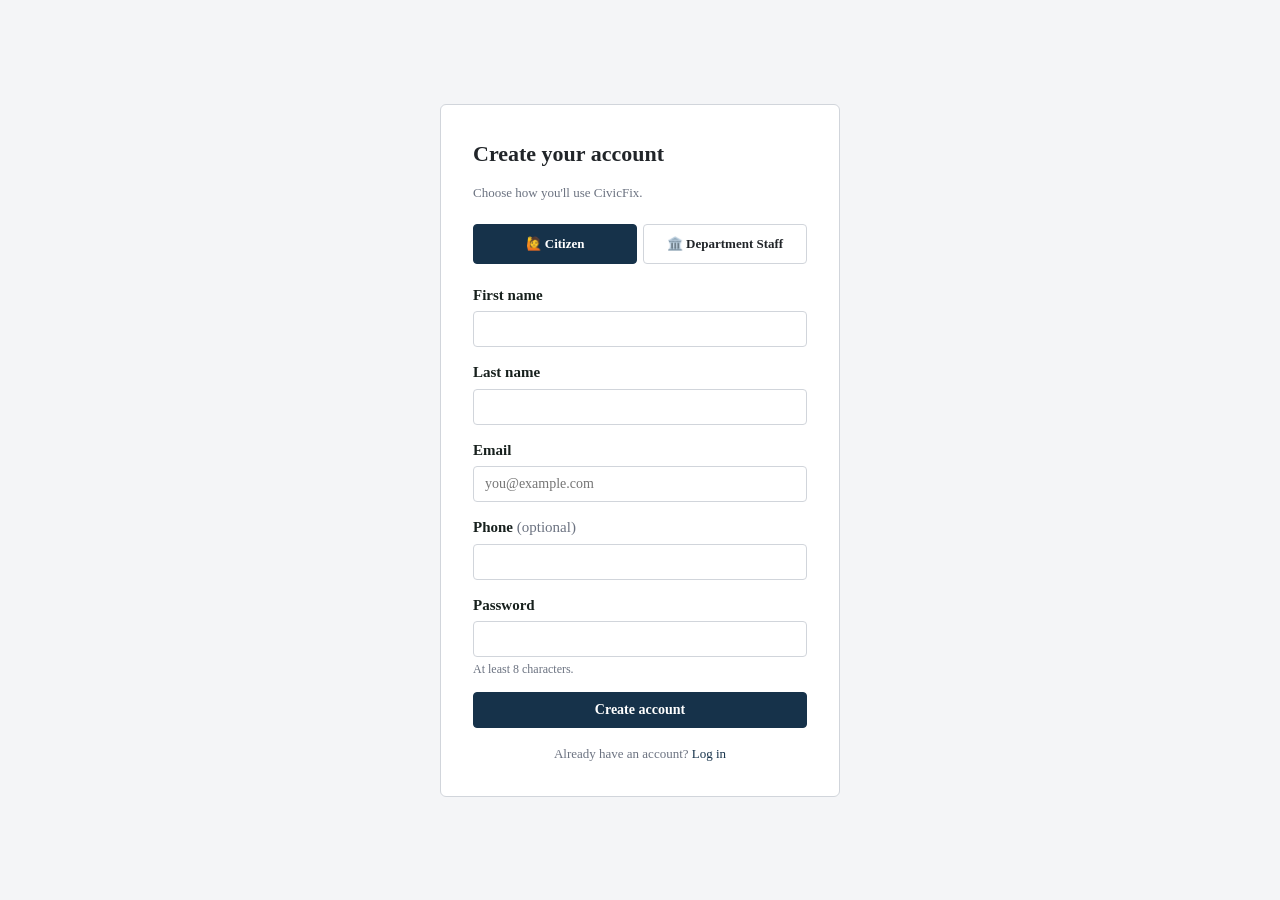
==== civicfix_project/frontend/register.html @ 0d017a5b "Completed backend part" ====
<!DOCTYPE html>
<html lang="en">

<head>
  <meta charset="UTF-8">
  <meta name="viewport" content="width=device-width, initial-scale=1.0">
  <title>CivicFix — Create account</title>
  <link rel="stylesheet" href="assets/css/style.css">
</head>

<body>
  <div class="auth-shell">
    <div class="auth-side">
      <div class="brand-mark">
        <svg width="26" height="26" viewBox="0 0 26 26" fill="none">
          <path d="M13 1L24 7V13C24 19.5 19.5 24 13 25C6.5 24 2 19.5 2 13V7L13 1Z" stroke="#fff" stroke-width="1.6" />
          <path d="M9 13.5L11.8 16.3L17.5 10" stroke="#E2932F" stroke-width="1.8" stroke-linecap="round"
            stroke-linejoin="round" />
        </svg>
        CivicFix
      </div>
      <div>
        <h1>Join CivicFix</h1>
        <p>Sign up as a citizen to report issues in your neighborhood, or as department staff to receive and resolve the
          complaints routed to you.</p>
      </div>
    </div>

    <div class="auth-main">
      <div class="auth-card">
        <h2>Create your account</h2>
        <p class="subtitle">Choose how you'll use CivicFix.</p>

        <div class="role-tabs">
          <div class="role-tab active" data-role="citizen">🙋 Citizen</div>
          <div class="role-tab" data-role="department">🏛️ Department Staff</div>
        </div>

        <form id="register-form">
          <div class="field">
            <label for="first_name">First name</label>
            <input type="text" id="first_name" required>
          </div>
          <div class="field">
            <label for="last_name">Last name</label>
            <input type="text" id="last_name">
          </div>
          <div class="field">
            <label for="email">Email</label>
            <input type="email" id="email" required placeholder="you@example.com">
          </div>
          <div class="field">
            <label for="phone">Phone <span style="font-weight:400; color:var(--text-muted);">(optional)</span></label>
            <input type="tel" id="phone">
          </div>

          <div class="field" id="department-field">
            <label for="department">Which department do you work for?</label>
            <select id="department" required>
              <option value="">Loading departments…</option>
            </select>
            <div class="hint">Don't see your department? Ask an admin to add it first.</div>
          </div>

          <div class="field">
            <label for="password">Password</label>
            <input type="password" id="password" required minlength="8">
            <div class="hint">At least 8 characters.</div>
          </div>
          <div id="form-error" class="error-text hidden"></div>
          <button type="submit" class="btn btn-primary btn-block" id="register-btn">Create account</button>
        </form>

        <div class="auth-foot">Already have an account? <a href="index.html">Log in</a></div>
      </div>
    </div>
  </div>

  <script src="assets/js/api.js"></script>
  <script>
    let selectedRole = "citizen";

    const deptField = document.getElementById("department-field");
    const deptSelect = document.getElementById("department");

    deptField.style.display = "none";

    document.querySelectorAll(".role-tab").forEach((tab) => {
      tab.addEventListener("click", () => {
        document.querySelectorAll(".role-tab").forEach((t) => t.classList.remove("active"));
        tab.classList.add("active");

        selectedRole = tab.dataset.role;

        if (selectedRole === "department") {
          deptField.style.display = "block";
          deptSelect.required = true;
        } else {
          deptField.style.display = "none";
          deptSelect.required = false;
        }
      });
    });

    loadDepartments();

    async function loadDepartments() {
      try {
        const data = await Api.listDepartments();
        const results = data.results || data;

        if (!results.length) {
          deptSelect.innerHTML =
            '<option value="">No departments available</option>';
          return;
        }

        deptSelect.innerHTML = results
          .map(
            (d) =>
              `<option value="${d.id}">${escapeHtmlLocal(d.name)}</option>`
          )
          .join("");
      } catch (e) {
        deptSelect.innerHTML =
          '<option value="">Unable to load departments</option>';
      }
    }

    function escapeHtmlLocal(text) {
      const div = document.createElement("div");
      div.textContent = text || "";
      return div.innerHTML;
    }

    document
      .getElementById("register-form")
      .addEventListener("submit", async function (e) {
        e.preventDefault();

        const btn = document.getElementById("register-btn");
        const err = document.getElementById("form-error");

        err.classList.add("hidden");

        btn.disabled = true;
        btn.innerText = "Creating account...";

        try {
          const payload = {
            first_name: document.getElementById("first_name").value.trim(),
            last_name: document.getElementById("last_name").value.trim(),
            email: document.getElementById("email").value.trim(),
            phone: document.getElementById("phone").value.trim(),
            password: document.getElementById("password").value,
            role: selectedRole,
          };

          if (selectedRole === "department") {
            payload.department = Number(deptSelect.value);
          }

          await Api.register(payload);

          alert("Registration Successful!\n\nPlease login using your email and password.");

          window.location.href = "index.html";

        } catch (error) {

          err.textContent = error.message || "Registration failed.";

          err.classList.remove("hidden");

        } finally {

          btn.disabled = false;

          btn.innerText = "Create account";
        }
      });
  </script>
---- civicfix_project/frontend/assets/css/style.css ----
* {
  box-sizing: border-box;
}

body {
  margin: 0;
  padding: 0;
  background: #f4f5f7;
  color: #212529;
  font-family: "Times New Roman", Times, serif;
  font-size: 20px;
  line-height: 1.5;
}

:root {
  --primary: #16324A;
  --primary-dark: #0E2233;
  --border: #d1d5db;
  --bg-light: #f9fafb;
  --text: #17201D;
  --text-muted: #6b7280;
  --success: #2C6E63;
  --danger: #B8433A;
  --warning: #E2932F;
}

h1,
h2,
h3,
h4,
button,
input,
select,
textarea,
.mono {
  font-family: "Times New Roman", Times, serif;
}

h1 {
  font-size: 26px;
  margin: 0 0 6px;
  font-weight: 700;
}

h2 {
  font-size: 20px;
  margin: 0 0 6px;
  font-weight: 700;
}

h3 {
  font-size: 14px;
  margin: 0 0 12px;
  color: #374151;
  text-transform: uppercase;
  letter-spacing: 0.5px;
  font-weight: 700;
}

a {
  color: var(--primary);
  text-decoration: none;
}

a:hover {
  text-decoration: underline;
}

.btn {
  display: inline-block;
  padding: 9px 18px;
  border: 1px solid transparent;
  border-radius: 4px;
  font-size: 14px;
  font-weight: 600;
  cursor: pointer;
  background: #fff;
  font-family: inherit;
}

.btn-primary {
  background: var(--primary);
  color: #fff;
  border-color: var(--primary);
}

.btn-primary:hover {
  background: var(--primary-dark);
}

.btn-ghost {
  border-color: var(--border);
  color: var(--text);
}

.btn-teal {
  background: var(--success);
  color: #fff;
}

.btn-danger {
  background: var(--danger);
  color: #fff;
}

.btn-block {
  display: block;
  width: 100%;
}

.btn:disabled {
  opacity: 0.5;
  cursor: not-allowed;
}

label {
  display: block;
  font-size: 13px;
  font-weight: 600;
  margin-bottom: 5px;
  color: var(--text);
}

.field {
  margin-bottom: 14px;
}

input[type="text"],
input[type="email"],
input[type="password"],
input[type="tel"],
input[type="number"],
select,
textarea {
  width: 100%;
  padding: 9px 11px;
  border: 1px solid var(--border);
  border-radius: 4px;
  background: #fff;
  font-size: 14px;
}

textarea {
  resize: vertical;
  min-height: 80px;
}

input:focus,
select:focus,
textarea:focus {
  outline: none;
  border-color: var(--primary);
}

.hint {
  font-size: 12px;
  color: var(--text-muted);
  margin-top: 3px;
}

.error-text {
  font-size: 13px;
  color: var(--danger);
  margin: 8px 0;
}

.hidden {
  display: none !important;
}

.file-drop {
  border: 1px dashed var(--border);
  border-radius: 4px;
  padding: 16px;
  text-align: center;
  color: var(--text-muted);
  cursor: pointer;
  background: #fff;
}

.file-drop.has-file {
  border-color: var(--primary);
  color: var(--primary);
}

.file-drop img {
  max-height: 120px;
  margin-top: 8px;
}

/* Auth pages - plain centered form, no navy side */
.auth-shell {
  min-height: 100vh;
  display: flex;
  align-items: center;
  justify-content: center;
  background: #f4f5f7;
  padding: 20px;
}

.auth-side {
  display: none !important;
}

.auth-main {
  width: 100%;
  display: flex;
  justify-content: center;
}

.auth-card {
  background: #fff;
  border: 1px solid var(--border);
  border-radius: 6px;
  padding: 32px;
  width: 100%;
  max-width: 400px;
}

.auth-card h2 {
  font-size: 22px;
  margin-bottom: 4px;
}

.auth-card .subtitle {
  color: var(--text-muted);
  font-size: 13px;
  margin-bottom: 22px;
}

.auth-foot {
  text-align: center;
  margin-top: 16px;
  font-size: 13px;
  color: var(--text-muted);
}

.brand-mark {
  display: flex;
  align-items: center;
  gap: 8px;
  font-weight: 700;
  font-size: 20px;
  margin-bottom: 16px;
}

.role-tabs {
  display: flex;
  gap: 6px;
  margin-bottom: 20px;
}

.role-tab {
  flex: 1;
  padding: 9px;
  border: 1px solid var(--border);
  border-radius: 4px;
  text-align: center;
  font-size: 13px;
  cursor: pointer;
  background: #fff;
  font-weight: 600;
}

.role-tab.active {
  background: var(--primary);
  color: #fff;
  border-color: var(--primary);
}

/* Dashboard layout */
.app-shell {
  display: grid;
  grid-template-columns: 220px 1fr;
  min-height: 100vh;
}

.sidebar {
  background: #1f2937;
  color: #fff;
  padding: 20px 12px;
  display: flex;
  flex-direction: column;
}

.sidebar .brand-mark {
  color: #fff;
  padding-bottom: 20px;
}

.sidebar a {
  color: #d1d5db;
  padding: 9px 12px;
  border-radius: 4px;
  font-size: 14px;
  display: block;
  margin-bottom: 2px;
}

.sidebar a:hover {
  background: #374151;
  color: #fff;
  text-decoration: none;
}

.sidebar a.active {
  background: var(--success);
  color: #fff;
}

.sidebar .spacer {
  flex: 1;
}

.sidebar .user-chip {
  border-top: 1px solid #374151;
  padding-top: 14px;
}

.sidebar .user-chip b {
  display: block;
  color: #fff;
  font-size: 14px;
  font-weight: 700;
}

.sidebar .logout-btn {
  background: none;
  border: none;
  color: #f87171;
  cursor: pointer;
  padding: 0;
  margin-top: 8px;
  font-size: 12px;
  font-family: inherit;
}

.main {
  padding: 28px 36px;
  max-width: 1100px;
}

.page-head {
  display: flex;
  justify-content: space-between;
  align-items: flex-start;
  margin-bottom: 22px;
  flex-wrap: wrap;
  gap: 12px;
}

.page-head p {
  color: var(--text-muted);
  margin: 4px 0 0;
}

.stat-grid {
  display: grid;
  grid-template-columns: repeat(auto-fit, minmax(150px, 1fr));
  gap: 12px;
  margin-bottom: 22px;
}

.stat-card {
  background: #fff;
  border: 1px solid var(--border);
  border-radius: 4px;
  padding: 16px;
}

.stat-card b {
  display: block;
  font-size: 24px;
  font-weight: 700;
  color: var(--text);
}

.stat-card span {
  font-size: 12px;
  color: var(--text-muted);
  text-transform: uppercase;
  letter-spacing: 0.4px;
}

.stat-card.emergency b {
  color: var(--danger);
}

.filter-row {
  display: flex;
  gap: 8px;
  margin-bottom: 14px;
  flex-wrap: wrap;
  align-items: center;
}

.filter-row select {
  width: auto;
}

.chip {
  padding: 6px 14px;
  border: 1px solid var(--border);
  border-radius: 3px;
  background: #fff;
  font-size: 13px;
  cursor: pointer;
  color: var(--text-muted);
  font-weight: 600;
}

.chip.active {
  background: var(--primary);
  color: #fff;
  border-color: var(--primary);
}

.complaint-list {
  display: flex;
  flex-direction: column;
  gap: 8px;
}

.complaint-card {
  background: #fff;
  border: 1px solid var(--border);
  border-left: 3px solid #9ca3af;
  border-radius: 4px;
  padding: 12px 16px;
  display: flex;
  justify-content: space-between;
  gap: 12px;
  cursor: pointer;
}

.complaint-card:hover {
  background: var(--bg-light);
}

.complaint-card.status-pending {
  border-left-color: var(--warning);
}

.complaint-card.status-in_progress {
  border-left-color: var(--primary);
}

.complaint-card.status-resolved {
  border-left-color: var(--success);
}

.complaint-card.is-emergency {
  border-left-color: var(--danger);
  background: #fef2f2;
}

.cc-main {
  min-width: 0;
}

.cc-title {
  font-weight: 700;
  font-size: 15px;
  margin-bottom: 3px;
}

.cc-meta {
  font-size: 12px;
  color: var(--text-muted);
}

.cc-right {
  display: flex;
  align-items: center;
  gap: 10px;
  flex-shrink: 0;
}

.pill {
  display: inline-block;
  padding: 3px 9px;
  border-radius: 3px;
  font-size: 11px;
  background: #e5e7eb;
  color: #374151;
  font-weight: 600;
  text-transform: uppercase;
  letter-spacing: 0.3px;
}

.pill.amber {
  background: #fef3c7;
  color: #92400e;
}

.pill.red {
  background: #fee2e2;
  color: #991b1b;
}

.badge-emergency {
  display: inline-block;
  background: var(--danger);
  color: #fff;
  padding: 3px 9px;
  border-radius: 3px;
  font-size: 11px;
  font-weight: 700;
}

.stamp {
  display: inline-block;
  padding: 4px 10px;
  border: 1px solid var(--warning);
  color: var(--warning);
  border-radius: 3px;
  font-size: 11px;
  font-weight: 700;
  text-transform: uppercase;
  background: #fff;
}

.stamp.status-pending {
  border-color: var(--warning);
  color: var(--warning);
}

.stamp.status-in_progress {
  border-color: var(--primary);
  color: var(--primary);
}

.stamp.status-resolved {
  border-color: var(--success);
  color: var(--success);
}

.stamp.small {
  padding: 3px 8px;
  font-size: 10px;
}

.panel {
  background: #fff;
  border: 1px solid var(--border);
  border-radius: 4px;
  padding: 20px;
  margin-bottom: 16px;
}

.detail-grid {
  display: grid;
  grid-template-columns: 2fr 1fr;
  gap: 16px;
  align-items: start;
}

@media (max-width: 900px) {
  .detail-grid {
    grid-template-columns: 1fr;
  }
}

.timeline {
  list-style: none;
  margin: 0;
  padding: 0;
}

.timeline li {
  border-left: 2px solid var(--border);
  padding: 0 0 14px 16px;
  margin-left: 4px;
  position: relative;
}

.timeline li:last-child {
  border-color: transparent;
}

.timeline li::before {
  content: "";
  position: absolute;
  left: -5px;
  top: 4px;
  width: 8px;
  height: 8px;
  border-radius: 50%;
  background: var(--primary);
}

.timeline .t-status {
  font-weight: 700;
  font-size: 13px;
}

.timeline .t-note {
  font-size: 13px;
  color: var(--text);
  margin-top: 2px;
}

.timeline .t-meta {
  font-size: 11px;
  color: var(--text-muted);
  margin-top: 2px;
}

#map-picker,
#map-view {
  height: 240px;
  border: 1px solid var(--border);
  border-radius: 4px;
}

.empty-state {
  text-align: center;
  padding: 40px 20px;
  color: var(--text-muted);
}

.empty-state .glyph {
  font-size: 28px;
  margin-bottom: 8px;
}

.toast {
  position: fixed;
  bottom: 20px;
  right: 20px;
  background: #1f2937;
  color: #fff;
  padding: 10px 16px;
  border-radius: 4px;
  font-size: 13px;
  z-index: 999;
}

.toast.error {
  background: var(--danger);
}

.toast.success {
  background: var(--success);
}

table.data-table {
  width: 100%;
  border-collapse: collapse;
  font-size: 13px;
}

table.data-table th {
  text-align: left;
  padding: 9px;
  border-bottom: 1px solid var(--border);
  font-size: 12px;
  color: var(--text-muted);
  font-weight: 700;
  text-transform: uppercase;
}

table.data-table td {
  padding: 9px;
  border-bottom: 1px solid #f3f4f6;
}

.link-btn {
  background: none;
  border: none;
  color: var(--primary);
  cursor: pointer;
  padding: 0;
  font-size: 13px;
  font-family: inherit;
}

/* Chatbot */
#cf-chat-launcher {
  position: fixed;
  bottom: 20px;
  right: 20px;
  width: 46px;
  height: 46px;
  border-radius: 50%;
  background: var(--primary);
  color: #fff;
  border: none;
  cursor: pointer;
  z-index: 998;
}

#cf-chat-panel {
  position: fixed;
  bottom: 74px;
  right: 20px;
  width: 300px;
  height: 380px;
  background: #fff;
  border: 1px solid var(--border);
  border-radius: 4px;
  display: flex;
  flex-direction: column;
  z-index: 998;
  overflow: hidden;
}

#cf-chat-header {
  background: var(--primary);
  color: #fff;
  padding: 10px 12px;
  font-size: 14px;
  font-weight: 700;
  display: flex;
  justify-content: space-between;
}

#cf-chat-close {
  background: none;
  border: none;
  color: #fff;
  cursor: pointer;
  font-size: 18px;
}

#cf-chat-messages {
  flex: 1;
  padding: 10px;
  overflow-y: auto;
  background: var(--bg-light);
}

.cf-chat-bubble {
  max-width: 80%;
  padding: 7px 11px;
  border-radius: 4px;
  font-size: 13px;
  margin-bottom: 6px;
}

.cf-chat-bubble.bot {
  background: #fff;
  border: 1px solid var(--border);
}

.cf-chat-bubble.user {
  background: var(--primary);
  color: #fff;
  margin-left: auto;
}

#cf-chat-form {
  display: flex;
  border-top: 1px solid var(--border);
}

#cf-chat-form input {
  flex: 1;
  border: none;
  padding: 9px 11px;
  font-size: 13px;
}

#cf-chat-form input:focus {
  border: none;
}

#cf-chat-form button {
  background: var(--primary);
  color: #fff;
  border: none;
  width: 40px;
  cursor: pointer;
}

/* --- final tweaks --- */
body,
input,
select,
textarea,
button {
  font-size: 16px;
}

.cc-title {
  font-size: 17px;
}

h1 {
  font-size: 28px;
}

h2 {
  font-size: 22px;
}

.stat-card b {
  font-size: 28px;
}

.timeline .t-note,
.timeline .t-status {
  font-size: 15px;
}

p,
label {
  font-size: 15px;
}
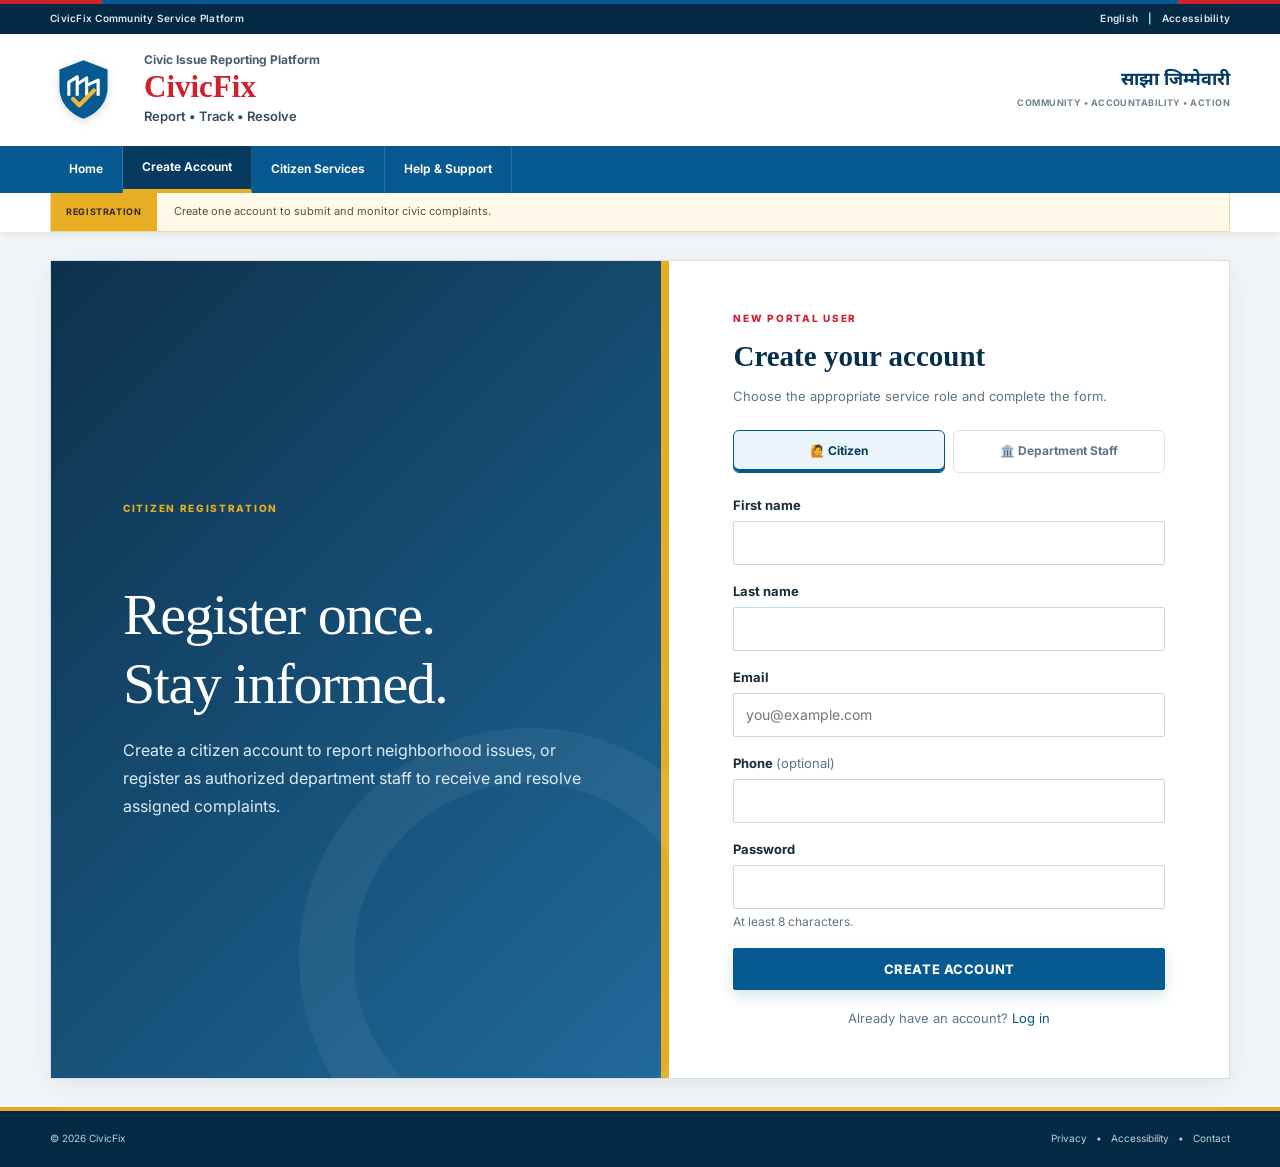
==== commit a4cbf5ac: "Redesign CivicFix frontend" ====
--- a/civicfix_project/frontend/register.html
+++ b/civicfix_project/frontend/register.html
@@ -9,27 +9,32 @@
 </head>
 
 <body>
+  <header class="public-auth-header">
+    <div class="public-utility"><span>CivicFix Community Service Platform</span><span>English &nbsp; | &nbsp; Accessibility</span></div>
+    <div class="public-masthead">
+      <div class="civic-logo" aria-hidden="true">
+        <svg viewBox="0 0 64 64"><path d="M32 4 55 13v17c0 14-9.6 24.8-23 30C18.6 54.8 9 44 9 30V13L32 4Z" fill="currentColor"/><path d="M18 38V25l8-5v18m0-11 9-6v17m0-10 11-5v15" fill="none" stroke="#fff" stroke-width="3" stroke-linejoin="round"/><path d="m22 41 6 6 14-14" fill="none" stroke="#f2b632" stroke-width="4" stroke-linecap="round" stroke-linejoin="round"/></svg>
+      </div>
+      <div><span>Civic Issue Reporting Platform</span><strong>CivicFix</strong><small>Report • Track • Resolve</small></div>
+      <p><b>साझा जिम्मेवारी</b><small>Community • Accountability • Action</small></p>
+    </div>
+    <div class="public-nav"><a href="index.html">Home</a><b>Create Account</b><span>Citizen Services</span><span>Help &amp; Support</span></div>
+    <div class="public-notice"><b>REGISTRATION</b><span>Create one account to submit and monitor civic complaints.</span></div>
+  </header>
   <div class="auth-shell">
     <div class="auth-side">
-      <div class="brand-mark">
-        <svg width="26" height="26" viewBox="0 0 26 26" fill="none">
-          <path d="M13 1L24 7V13C24 19.5 19.5 24 13 25C6.5 24 2 19.5 2 13V7L13 1Z" stroke="#fff" stroke-width="1.6" />
-          <path d="M9 13.5L11.8 16.3L17.5 10" stroke="#E2932F" stroke-width="1.8" stroke-linecap="round"
-            stroke-linejoin="round" />
-        </svg>
-        CivicFix
-      </div>
+      <div class="auth-kicker">CITIZEN REGISTRATION</div>
       <div>
-        <h1>Join CivicFix</h1>
-        <p>Sign up as a citizen to report issues in your neighborhood, or as department staff to receive and resolve the
-          complaints routed to you.</p>
+        <h1>Register once.<br>Stay informed.</h1>
+        <p>Create a citizen account to report neighborhood issues, or register as authorized department staff to receive and resolve assigned complaints.</p>
       </div>
     </div>
 
     <div class="auth-main">
       <div class="auth-card">
+        <span class="form-kicker">NEW PORTAL USER</span>
         <h2>Create your account</h2>
-        <p class="subtitle">Choose how you'll use CivicFix.</p>
+        <p class="subtitle">Choose the appropriate service role and complete the form.</p>
 
         <div class="role-tabs">
           <div class="role-tab active" data-role="citizen">🙋 Citizen</div>
@@ -75,6 +80,8 @@
       </div>
     </div>
   </div>
+
+  <footer class="public-auth-footer">© 2026 CivicFix <span>Privacy &nbsp; • &nbsp; Accessibility &nbsp; • &nbsp; Contact</span></footer>
 
   <script src="assets/js/api.js"></script>
   <script>
@@ -179,4 +186,4 @@
           btn.innerText = "Create account";
         }
       });
-  </script>+  </script>
--- a/civicfix_project/frontend/assets/css/style.css
+++ b/civicfix_project/frontend/assets/css/style.css
@@ -1,809 +1,702 @@
-* {
-  box-sizing: border-box;
-}
+@import url("https://fonts.googleapis.com/css2?family=Inter:wght@400;500;600;700;800&family=Noto+Sans+Devanagari:wght@500;700&display=swap");
+
+:root {
+  --primary: #075985;
+  --primary-dark: #063b5b;
+  --primary-deep: #062f4a;
+  --primary-soft: #e9f5fb;
+  --accent: #f2b632;
+  --accent-dark: #d79a10;
+  --border: #d6e1e8;
+  --bg-light: #f4f8fb;
+  --surface: #ffffff;
+  --text: #172b3a;
+  --text-muted: #607483;
+  --success: #16815d;
+  --danger: #c53b3b;
+  --warning: #d88918;
+  --shadow: 0 10px 28px rgba(6, 59, 91, 0.09);
+  --radius: 10px;
+}
+
+* { box-sizing: border-box; }
+
+html { scroll-behavior: smooth; }
 
 body {
   margin: 0;
-  padding: 0;
-  background: #f4f5f7;
-  color: #212529;
-  font-family: "Times New Roman", Times, serif;
-  font-size: 20px;
-  line-height: 1.5;
-}
-
-:root {
-  --primary: #16324A;
-  --primary-dark: #0E2233;
-  --border: #d1d5db;
-  --bg-light: #f9fafb;
-  --text: #17201D;
-  --text-muted: #6b7280;
-  --success: #2C6E63;
-  --danger: #B8433A;
-  --warning: #E2932F;
-}
-
-h1,
-h2,
-h3,
-h4,
-button,
-input,
-select,
-textarea,
-.mono {
-  font-family: "Times New Roman", Times, serif;
-}
+  background: var(--bg-light);
+  color: var(--text);
+  font-family: "Inter", Arial, sans-serif;
+  font-size: 15px;
+  line-height: 1.55;
+}
+
+body::before {
+  content: "";
+  position: fixed;
+  inset: 0 0 auto;
+  height: 3px;
+  background: linear-gradient(90deg, #d7252b 0 12%, var(--accent) 12% 88%, #d7252b 88%);
+  z-index: 1100;
+}
+
+h1, h2, h3, h4, p { margin-top: 0; }
 
 h1 {
-  font-size: 26px;
-  margin: 0 0 6px;
-  font-weight: 700;
-}
-
-h2 {
-  font-size: 20px;
-  margin: 0 0 6px;
-  font-weight: 700;
-}
+  margin-bottom: 5px;
+  color: var(--primary-deep);
+  font-size: clamp(25px, 3vw, 34px);
+  line-height: 1.18;
+  letter-spacing: -0.035em;
+}
+
+h2 { margin-bottom: 7px; font-size: 23px; }
 
 h3 {
-  font-size: 14px;
-  margin: 0 0 12px;
-  color: #374151;
+  margin: 0 0 17px;
+  color: var(--primary-dark);
+  font-size: 13px;
+  font-weight: 800;
+  letter-spacing: .09em;
   text-transform: uppercase;
-  letter-spacing: 0.5px;
-  font-weight: 700;
-}
-
-a {
-  color: var(--primary);
-  text-decoration: none;
-}
-
-a:hover {
-  text-decoration: underline;
-}
-
-.btn {
-  display: inline-block;
-  padding: 9px 18px;
-  border: 1px solid transparent;
-  border-radius: 4px;
-  font-size: 14px;
-  font-weight: 600;
-  cursor: pointer;
-  background: #fff;
-  font-family: inherit;
-}
-
-.btn-primary {
-  background: var(--primary);
-  color: #fff;
-  border-color: var(--primary);
-}
-
-.btn-primary:hover {
-  background: var(--primary-dark);
-}
-
-.btn-ghost {
-  border-color: var(--border);
-  color: var(--text);
-}
-
-.btn-teal {
-  background: var(--success);
-  color: #fff;
-}
-
-.btn-danger {
-  background: var(--danger);
-  color: #fff;
-}
-
-.btn-block {
-  display: block;
-  width: 100%;
-}
-
-.btn:disabled {
-  opacity: 0.5;
-  cursor: not-allowed;
-}
+}
+
+a { color: var(--primary); text-decoration: none; }
+a:hover { color: var(--primary-dark); text-decoration: underline; }
+
+button, input, select, textarea { font: inherit; }
 
 label {
   display: block;
+  margin-bottom: 6px;
+  color: var(--text);
   font-size: 13px;
-  font-weight: 600;
-  margin-bottom: 5px;
+  font-weight: 700;
+}
+
+.field { margin-bottom: 16px; }
+
+input[type="text"], input[type="email"], input[type="password"],
+input[type="tel"], input[type="number"], select, textarea {
+  width: 100%;
+  min-height: 44px;
+  padding: 10px 12px;
+  border: 1px solid #c9d7e0;
+  border-radius: 6px;
+  background: #fff;
   color: var(--text);
-}
-
-.field {
-  margin-bottom: 14px;
-}
-
-input[type="text"],
-input[type="email"],
-input[type="password"],
-input[type="tel"],
-input[type="number"],
-select,
-textarea {
-  width: 100%;
-  padding: 9px 11px;
-  border: 1px solid var(--border);
-  border-radius: 4px;
-  background: #fff;
   font-size: 14px;
-}
-
-textarea {
-  resize: vertical;
-  min-height: 80px;
-}
-
-input:focus,
-select:focus,
-textarea:focus {
+  transition: border-color .18s, box-shadow .18s;
+}
+
+textarea { min-height: 110px; resize: vertical; }
+
+input:focus, select:focus, textarea:focus {
   outline: none;
   border-color: var(--primary);
-}
-
-.hint {
-  font-size: 12px;
-  color: var(--text-muted);
-  margin-top: 3px;
-}
-
-.error-text {
+  box-shadow: 0 0 0 3px rgba(7, 89, 133, .12);
+}
+
+.hint { margin-top: 4px; color: var(--text-muted); font-size: 12px; }
+.error-text { margin: 9px 0; color: var(--danger); font-size: 13px; font-weight: 600; }
+.hidden { display: none !important; }
+.mono { font-variant-numeric: tabular-nums; }
+
+.btn {
+  display: inline-flex;
+  min-height: 42px;
+  align-items: center;
+  justify-content: center;
+  gap: 7px;
+  padding: 9px 17px;
+  border: 1px solid transparent;
+  border-radius: 6px;
+  background: #fff;
+  color: var(--text);
   font-size: 13px;
-  color: var(--danger);
-  margin: 8px 0;
-}
-
-.hidden {
-  display: none !important;
-}
-
-.file-drop {
-  border: 1px dashed var(--border);
-  border-radius: 4px;
-  padding: 16px;
-  text-align: center;
-  color: var(--text-muted);
+  font-weight: 750;
   cursor: pointer;
-  background: #fff;
-}
-
-.file-drop.has-file {
-  border-color: var(--primary);
-  color: var(--primary);
-}
-
-.file-drop img {
-  max-height: 120px;
-  margin-top: 8px;
-}
-
-/* Auth pages - plain centered form, no navy side */
+  transition: transform .15s, box-shadow .15s, background .15s;
+}
+
+.btn:hover { text-decoration: none; transform: translateY(-1px); }
+.btn-primary { border-color: var(--primary); background: var(--primary); color: #fff; box-shadow: 0 5px 14px rgba(7,89,133,.18); }
+.btn-primary:hover { background: var(--primary-dark); color: #fff; }
+.btn-ghost { border-color: #b8cad5; color: var(--primary-dark); }
+.btn-ghost:hover { background: var(--primary-soft); }
+.btn-teal { background: var(--success); color: #fff; }
+.btn-danger { background: var(--danger); color: #fff; }
+.btn-block { display: flex; width: 100%; }
+.btn:disabled { opacity: .55; cursor: not-allowed; transform: none; }
+
+/* Public-service login and registration */
 .auth-shell {
   min-height: 100vh;
+  display: grid;
+  grid-template-columns: minmax(360px, .9fr) minmax(450px, 1.1fr);
+  background: #fff;
+}
+
+.auth-side {
+  position: relative;
+  display: flex;
+  flex-direction: column;
+  justify-content: space-between;
+  overflow: hidden;
+  padding: clamp(42px, 6vw, 76px);
+  background:
+    radial-gradient(circle at 10% 15%, rgba(242,182,50,.18), transparent 24%),
+    linear-gradient(145deg, #052f4a, #075985 65%, #08769d);
+  color: #fff;
+}
+
+.auth-side::after {
+  content: "";
+  position: absolute;
+  right: -90px;
+  bottom: -110px;
+  width: 350px;
+  height: 350px;
+  border: 55px solid rgba(255,255,255,.05);
+  border-radius: 50%;
+}
+
+.auth-side > * { position: relative; z-index: 1; }
+.auth-side h1 { max-width: 540px; color: #fff; font-size: clamp(36px, 5vw, 58px); }
+.auth-side p { max-width: 580px; margin: 18px 0; color: #d8ecf6; font-size: 16px; }
+
+.brand-mark {
+  display: flex;
+  align-items: center;
+  gap: 12px;
+  font-size: 24px;
+  font-weight: 800;
+  letter-spacing: -.03em;
+}
+
+.brand-mark svg { flex: none; }
+
+.auth-stat-row { display: grid; grid-template-columns: repeat(3, 1fr); gap: 10px; margin-top: 35px; }
+.auth-stat { padding: 14px; border: 1px solid rgba(255,255,255,.16); border-radius: 8px; background: rgba(255,255,255,.08); backdrop-filter: blur(8px); }
+.auth-stat b { display: block; color: var(--accent); font-size: 23px; }
+.auth-stat span { color: #d8ecf6; font-size: 11px; }
+
+.auth-main {
+  position: relative;
   display: flex;
   align-items: center;
   justify-content: center;
-  background: #f4f5f7;
-  padding: 20px;
-}
-
-.auth-side {
-  display: none !important;
-}
-
-.auth-main {
+  padding: 50px 28px;
+  background:
+    linear-gradient(rgba(255,255,255,.88), rgba(255,255,255,.93)),
+    repeating-linear-gradient(45deg, #eaf3f8 0 1px, transparent 1px 14px);
+}
+
+.auth-main::before {
+  content: "CIVICFIX  •  नागरिक सेवा";
+  position: absolute;
+  top: 24px;
+  color: var(--primary-dark);
+  font-family: "Noto Sans Devanagari", "Inter", sans-serif;
+  font-size: 12px;
+  font-weight: 800;
+  letter-spacing: .08em;
+}
+
+.auth-card {
   width: 100%;
+  max-width: 470px;
+  padding: clamp(28px, 5vw, 42px);
+  border: 1px solid var(--border);
+  border-top: 5px solid var(--primary);
+  border-radius: var(--radius);
+  background: #fff;
+  box-shadow: var(--shadow);
+}
+
+.auth-card h2 { color: var(--primary-deep); font-size: 27px; }
+.auth-card .subtitle { margin-bottom: 24px; color: var(--text-muted); font-size: 13px; }
+.auth-foot { margin-top: 18px; text-align: center; color: var(--text-muted); font-size: 13px; }
+
+.role-tabs { display: grid; grid-template-columns: 1fr 1fr; gap: 8px; margin-bottom: 22px; }
+.role-tab { padding: 11px 8px; border: 1px solid var(--border); border-radius: 6px; background: #fff; color: var(--text-muted); text-align: center; font-size: 12px; font-weight: 700; cursor: pointer; }
+.role-tab.active { border-color: var(--primary); background: var(--primary-soft); color: var(--primary-dark); box-shadow: inset 0 -3px 0 var(--primary); }
+
+/* Shared portal header/navigation */
+.app-shell { min-height: 100vh; }
+
+.sidebar {
+  position: relative;
+  z-index: 100;
+  display: grid;
+  grid-template-columns: minmax(260px, 1fr) auto auto;
+  grid-template-areas: "brand user user" "nav nav nav";
+  align-items: center;
+  padding: 20px max(24px, calc((100vw - 1240px) / 2));
+  padding-bottom: 0;
+  background: #fff;
+  border-bottom: 1px solid #d8e3e9;
+  box-shadow: 0 3px 13px rgba(6,47,74,.06);
+}
+
+.sidebar .brand-mark {
+  grid-area: brand;
+  min-height: 60px;
+  color: var(--primary-deep);
+}
+
+.sidebar .brand-mark::before {
+  content: "✓";
+  display: grid;
+  width: 48px;
+  height: 48px;
+  place-items: center;
+  border: 2px solid var(--primary);
+  border-radius: 50% 50% 47% 53%;
+  color: var(--accent-dark);
+  font-size: 24px;
+}
+
+.sidebar .brand-mark span { display: flex; flex-direction: column; }
+.sidebar .brand-mark strong { color: var(--primary-deep); font-size: 24px; line-height: 1.1; }
+.sidebar .brand-mark small { margin-top: 5px; color: var(--text-muted); font-size: 10px; font-weight: 600; letter-spacing: .02em; }
+
+.portal-nav {
+  grid-area: nav;
   display: flex;
-  justify-content: center;
-}
-
-.auth-card {
-  background: #fff;
-  border: 1px solid var(--border);
-  border-radius: 6px;
-  padding: 32px;
-  width: 100%;
-  max-width: 400px;
-}
-
-.auth-card h2 {
-  font-size: 22px;
-  margin-bottom: 4px;
-}
-
-.auth-card .subtitle {
-  color: var(--text-muted);
+  align-items: stretch;
+}
+
+.portal-nav > a {
+  display: inline-flex;
+  align-items: center;
+  min-height: 51px;
+  margin-right: 3px;
+  padding: 0 18px;
+  border-bottom: 4px solid transparent;
+  color: #eaf7fc;
+  background: var(--primary);
   font-size: 13px;
-  margin-bottom: 22px;
-}
-
-.auth-foot {
-  text-align: center;
-  margin-top: 16px;
-  font-size: 13px;
-  color: var(--text-muted);
-}
-
-.brand-mark {
-  display: flex;
-  align-items: center;
-  gap: 8px;
   font-weight: 700;
-  font-size: 20px;
-  margin-bottom: 16px;
-}
-
-.role-tabs {
-  display: flex;
-  gap: 6px;
-  margin-bottom: 20px;
-}
-
-.role-tab {
-  flex: 1;
-  padding: 9px;
-  border: 1px solid var(--border);
-  border-radius: 4px;
-  text-align: center;
-  font-size: 13px;
-  cursor: pointer;
-  background: #fff;
-  font-weight: 600;
-}
-
-.role-tab.active {
+}
+
+.portal-nav > a:first-of-type { border-radius: 6px 0 0; }
+.portal-nav > a:hover { background: #086b9c; color: #fff; text-decoration: none; }
+.portal-nav > a.active { border-bottom-color: var(--accent); background: var(--primary-dark); color: #fff; }
+.sidebar .spacer { display: none; }
+
+.sidebar::after {
+  content: "";
+  position: absolute;
+  right: 0;
+  bottom: 0;
+  left: 0;
+  z-index: -1;
+  height: 51px;
   background: var(--primary);
-  color: #fff;
-  border-color: var(--primary);
-}
-
-/* Dashboard layout */
-.app-shell {
-  display: grid;
-  grid-template-columns: 220px 1fr;
-  min-height: 100vh;
-}
-
-.sidebar {
-  background: #1f2937;
-  color: #fff;
-  padding: 20px 12px;
-  display: flex;
-  flex-direction: column;
-}
-
-.sidebar .brand-mark {
-  color: #fff;
-  padding-bottom: 20px;
-}
-
-.sidebar a {
-  color: #d1d5db;
-  padding: 9px 12px;
-  border-radius: 4px;
-  font-size: 14px;
-  display: block;
-  margin-bottom: 2px;
-}
-
-.sidebar a:hover {
-  background: #374151;
-  color: #fff;
-  text-decoration: none;
-}
-
-.sidebar a.active {
-  background: var(--success);
-  color: #fff;
-}
-
-.sidebar .spacer {
-  flex: 1;
 }
 
 .sidebar .user-chip {
-  border-top: 1px solid #374151;
-  padding-top: 14px;
-}
-
-.sidebar .user-chip b {
-  display: block;
-  color: #fff;
-  font-size: 14px;
-  font-weight: 700;
-}
-
-.sidebar .logout-btn {
-  background: none;
-  border: none;
-  color: #f87171;
-  cursor: pointer;
-  padding: 0;
-  margin-top: 8px;
-  font-size: 12px;
-  font-family: inherit;
-}
-
-.main {
-  padding: 28px 36px;
-  max-width: 1100px;
-}
-
-.page-head {
-  display: flex;
-  justify-content: space-between;
-  align-items: flex-start;
-  margin-bottom: 22px;
-  flex-wrap: wrap;
-  gap: 12px;
-}
-
-.page-head p {
-  color: var(--text-muted);
-  margin: 4px 0 0;
-}
-
-.stat-grid {
-  display: grid;
-  grid-template-columns: repeat(auto-fit, minmax(150px, 1fr));
-  gap: 12px;
-  margin-bottom: 22px;
-}
-
-.stat-card {
-  background: #fff;
-  border: 1px solid var(--border);
-  border-radius: 4px;
-  padding: 16px;
-}
-
-.stat-card b {
-  display: block;
-  font-size: 24px;
-  font-weight: 700;
-  color: var(--text);
-}
-
-.stat-card span {
-  font-size: 12px;
-  color: var(--text-muted);
-  text-transform: uppercase;
-  letter-spacing: 0.4px;
-}
-
-.stat-card.emergency b {
-  color: var(--danger);
-}
-
-.filter-row {
-  display: flex;
-  gap: 8px;
-  margin-bottom: 14px;
-  flex-wrap: wrap;
-  align-items: center;
-}
-
-.filter-row select {
-  width: auto;
-}
-
-.chip {
-  padding: 6px 14px;
-  border: 1px solid var(--border);
-  border-radius: 3px;
-  background: #fff;
-  font-size: 13px;
-  cursor: pointer;
-  color: var(--text-muted);
-  font-weight: 600;
-}
-
-.chip.active {
-  background: var(--primary);
-  color: #fff;
-  border-color: var(--primary);
-}
-
-.complaint-list {
-  display: flex;
-  flex-direction: column;
-  gap: 8px;
-}
-
-.complaint-card {
-  background: #fff;
-  border: 1px solid var(--border);
-  border-left: 3px solid #9ca3af;
-  border-radius: 4px;
-  padding: 12px 16px;
-  display: flex;
-  justify-content: space-between;
-  gap: 12px;
-  cursor: pointer;
-}
-
-.complaint-card:hover {
-  background: var(--bg-light);
-}
-
-.complaint-card.status-pending {
-  border-left-color: var(--warning);
-}
-
-.complaint-card.status-in_progress {
-  border-left-color: var(--primary);
-}
-
-.complaint-card.status-resolved {
-  border-left-color: var(--success);
-}
-
-.complaint-card.is-emergency {
-  border-left-color: var(--danger);
-  background: #fef2f2;
-}
-
-.cc-main {
-  min-width: 0;
-}
-
-.cc-title {
-  font-weight: 700;
-  font-size: 15px;
-  margin-bottom: 3px;
-}
-
-.cc-meta {
-  font-size: 12px;
-  color: var(--text-muted);
-}
-
-.cc-right {
+  grid-area: user;
   display: flex;
   align-items: center;
   gap: 10px;
-  flex-shrink: 0;
-}
-
-.pill {
-  display: inline-block;
-  padding: 3px 9px;
-  border-radius: 3px;
+  justify-self: end;
+  padding: 8px 12px;
+  border: 1px solid var(--border);
+  border-radius: 7px;
+  background: var(--bg-light);
+  color: var(--text-muted);
   font-size: 11px;
-  background: #e5e7eb;
-  color: #374151;
+}
+
+.sidebar .user-chip b { color: var(--primary-dark); font-size: 13px; }
+.sidebar .user-chip > span { padding: 3px 7px; border-radius: 3px; background: var(--primary-soft); color: var(--primary); font-size: 9px; font-weight: 800; letter-spacing: .06em; text-transform: uppercase; }
+.sidebar .logout-btn { padding: 0 0 0 10px; border: 0; border-left: 1px solid var(--border); background: none; color: var(--danger); font-size: 11px; font-weight: 700; cursor: pointer; }
+
+.main {
+  width: min(1240px, calc(100% - 48px));
+  margin: 0 auto;
+  padding: 34px 0 60px;
+}
+
+.main::before {
+  content: "Public services  /  CivicFix";
+  display: block;
+  margin-bottom: 22px;
+  color: var(--text-muted);
+  font-size: 11px;
+  font-weight: 650;
+}
+
+.page-head { display: flex; align-items: flex-start; justify-content: space-between; gap: 18px; margin-bottom: 23px; }
+.page-head p { margin: 4px 0 0; color: var(--text-muted); }
+
+.stat-grid { display: grid; grid-template-columns: repeat(5, minmax(130px, 1fr)); gap: 13px; margin-bottom: 25px; }
+.stat-card { position: relative; overflow: hidden; min-height: 116px; padding: 19px; border: 1px solid var(--border); border-radius: 8px; background: #fff; box-shadow: 0 4px 15px rgba(6,59,91,.05); }
+.stat-card::after { content: ""; position: absolute; right: -18px; bottom: -25px; width: 78px; height: 78px; border: 14px solid var(--primary-soft); border-radius: 50%; }
+.stat-card b { display: block; margin-bottom: 5px; color: var(--primary); font-size: 31px; line-height: 1; }
+.stat-card span { color: var(--text-muted); font-size: 10px; font-weight: 800; letter-spacing: .07em; text-transform: uppercase; }
+.stat-card.emergency { border-top: 3px solid var(--danger); }
+.stat-card.emergency b { color: var(--danger); }
+
+.panel { margin-bottom: 17px; padding: 22px; border: 1px solid var(--border); border-radius: 8px; background: #fff; box-shadow: 0 4px 16px rgba(6,59,91,.045); }
+.panel h3 { display: flex; align-items: center; gap: 9px; padding-bottom: 12px; border-bottom: 1px solid #e6edf1; }
+.panel h3::before { content: ""; width: 4px; height: 17px; border-radius: 4px; background: var(--accent); }
+
+.detail-grid { display: grid; grid-template-columns: minmax(0, 2fr) minmax(270px, 1fr); gap: 18px; align-items: start; }
+
+.filter-row { display: flex; align-items: center; flex-wrap: wrap; gap: 8px; margin-bottom: 15px; padding: 11px; border: 1px solid var(--border); border-radius: 8px; background: #fff; }
+.filter-row select { width: auto; min-width: 165px; min-height: 38px; }
+.chip { padding: 7px 13px; border: 1px solid #cbd9e1; border-radius: 20px; background: #fff; color: var(--text-muted); font-size: 12px; font-weight: 700; cursor: pointer; }
+.chip:hover { border-color: var(--primary); color: var(--primary); }
+.chip.active { border-color: var(--primary); background: var(--primary); color: #fff; }
+
+.complaint-list { display: flex; flex-direction: column; gap: 9px; }
+.complaint-card { display: flex; align-items: center; justify-content: space-between; gap: 15px; padding: 16px 18px; border: 1px solid var(--border); border-left: 5px solid #aab8c1; border-radius: 7px; background: #fff; box-shadow: 0 3px 12px rgba(6,59,91,.04); cursor: pointer; transition: transform .16s, box-shadow .16s; }
+.complaint-card:hover { transform: translateY(-1px); box-shadow: var(--shadow); }
+.complaint-card.status-pending { border-left-color: var(--warning); }
+.complaint-card.status-in_progress { border-left-color: var(--primary); }
+.complaint-card.status-resolved { border-left-color: var(--success); }
+.complaint-card.is-emergency { border-left-color: var(--danger); background: #fff9f8; }
+.cc-main { min-width: 0; }
+.cc-title { margin-bottom: 4px; color: var(--primary-deep); font-size: 15px; font-weight: 750; }
+.cc-meta { color: var(--text-muted); font-size: 11px; }
+.cc-right { display: flex; align-items: center; flex-shrink: 0; gap: 8px; }
+
+.pill, .stamp, .badge-emergency { display: inline-block; padding: 4px 9px; border-radius: 4px; font-size: 9px; font-weight: 800; letter-spacing: .055em; text-transform: uppercase; }
+.pill { background: #eaf1f5; color: #435b69; }
+.pill.amber { background: #fff2d6; color: #8d5e0a; }
+.pill.red { background: #fee7e7; color: #9e2525; }
+.stamp { border: 1px solid var(--warning); background: #fff; color: var(--warning); }
+.stamp.status-pending { border-color: var(--warning); color: var(--warning); }
+.stamp.status-in_progress { border-color: var(--primary); color: var(--primary); }
+.stamp.status-resolved { border-color: var(--success); color: var(--success); }
+.stamp.small { padding: 3px 7px; font-size: 8px; }
+.badge-emergency { background: var(--danger); color: #fff; }
+
+.file-drop { display: block; padding: 24px; border: 2px dashed #b9cbd6; border-radius: 8px; background: var(--bg-light); color: var(--text-muted); text-align: center; cursor: pointer; }
+.file-drop:hover, .file-drop.has-file { border-color: var(--primary); background: var(--primary-soft); color: var(--primary); }
+.file-drop img { max-width: 100%; max-height: 180px; margin-top: 12px; border-radius: 6px; }
+
+#map-picker, #map-view { height: 270px; overflow: hidden; border: 1px solid var(--border); border-radius: 7px; }
+
+.timeline { margin: 0; padding: 0; list-style: none; }
+.timeline li { position: relative; margin-left: 5px; padding: 0 0 17px 19px; border-left: 2px solid #d9e5eb; }
+.timeline li:last-child { border-color: transparent; }
+.timeline li::before { content: ""; position: absolute; top: 4px; left: -6px; width: 10px; height: 10px; border: 2px solid #fff; border-radius: 50%; background: var(--primary); box-shadow: 0 0 0 2px var(--primary); }
+.timeline .t-status { color: var(--primary-dark); font-size: 13px; font-weight: 800; }
+.timeline .t-note { margin-top: 2px; font-size: 13px; }
+.timeline .t-meta { margin-top: 3px; color: var(--text-muted); font-size: 10px; }
+
+.empty-state { padding: 45px 20px; border: 1px dashed #cbd8e0; border-radius: 8px; background: #fff; color: var(--text-muted); text-align: center; }
+.empty-state .glyph { margin-bottom: 8px; font-size: 31px; }
+
+table.data-table { width: 100%; border-collapse: collapse; font-size: 12px; }
+table.data-table th { padding: 11px 10px; border-bottom: 2px solid var(--primary); background: var(--primary-soft); color: var(--primary-dark); text-align: left; font-size: 9px; font-weight: 800; letter-spacing: .07em; text-transform: uppercase; }
+table.data-table td { padding: 12px 10px; border-bottom: 1px solid #e7edf1; }
+table.data-table tr:hover td { background: #f8fbfc; }
+.link-btn { padding: 0; border: 0; background: none; color: var(--primary); font-size: 12px; font-weight: 700; cursor: pointer; }
+
+.toast { position: fixed; right: 22px; bottom: 22px; z-index: 999; padding: 12px 17px; border-left: 4px solid var(--accent); border-radius: 6px; background: var(--primary-deep); color: #fff; box-shadow: var(--shadow); font-size: 12px; }
+.toast.error { border-color: #fff; background: var(--danger); }
+.toast.success { background: var(--success); }
+
+/* Chatbot */
+#cf-chat-launcher { position: fixed; right: 22px; bottom: 22px; z-index: 998; width: 52px; height: 52px; border: 3px solid #fff; border-radius: 50%; background: var(--primary); color: #fff; box-shadow: 0 8px 24px rgba(6,59,91,.25); cursor: pointer; }
+#cf-chat-panel { position: fixed; right: 22px; bottom: 83px; z-index: 998; display: flex; width: min(340px, calc(100vw - 32px)); height: 410px; flex-direction: column; overflow: hidden; border: 1px solid var(--border); border-radius: 10px; background: #fff; box-shadow: var(--shadow); }
+#cf-chat-header { display: flex; justify-content: space-between; padding: 12px 14px; background: var(--primary); color: #fff; font-size: 13px; font-weight: 800; }
+#cf-chat-close { border: 0; background: none; color: #fff; font-size: 18px; cursor: pointer; }
+#cf-chat-messages { flex: 1; overflow-y: auto; padding: 11px; background: var(--bg-light); }
+.cf-chat-bubble { max-width: 82%; margin-bottom: 7px; padding: 8px 11px; border-radius: 8px; font-size: 12px; }
+.cf-chat-bubble.bot { border: 1px solid var(--border); background: #fff; }
+.cf-chat-bubble.user { margin-left: auto; background: var(--primary); color: #fff; }
+#cf-chat-form { display: flex; border-top: 1px solid var(--border); }
+#cf-chat-form input { flex: 1; border: 0; border-radius: 0; box-shadow: none; }
+#cf-chat-form button { width: 46px; border: 0; background: var(--primary); color: #fff; cursor: pointer; }
+
+@media (max-width: 900px) {
+  .auth-shell { grid-template-columns: 1fr; }
+  .auth-side { min-height: 310px; padding: 42px 28px; }
+  .auth-side .auth-stat-row { display: none; }
+  .auth-main { padding-top: 65px; }
+  .sidebar { grid-template-columns: 1fr auto; padding-inline: 20px; }
+  .portal-nav > a { padding-inline: 13px; }
+  .stat-grid { grid-template-columns: repeat(2, 1fr); }
+  .detail-grid { grid-template-columns: 1fr; }
+}
+
+@media (max-width: 640px) {
+  .auth-side { min-height: 255px; }
+  .auth-side h1 { font-size: 35px; }
+  .sidebar { display: flex; flex-wrap: wrap; padding: 17px 15px 0; }
+  .sidebar .brand-mark { width: 100%; }
+  .sidebar .user-chip { position: absolute; top: 22px; right: 14px; }
+  .sidebar .user-chip b { display: none; }
+  .portal-nav { width: 100%; }
+  .portal-nav > a { flex: 1; justify-content: center; margin: 0; padding: 0 8px; font-size: 11px; }
+  .sidebar::after { height: 51px; }
+  .main { width: min(100% - 28px, 1240px); padding-top: 25px; }
+  .page-head { flex-direction: column; }
+  .page-head .btn { width: 100%; }
+  .stat-grid { gap: 9px; }
+  .stat-card { min-height: 102px; padding: 15px; }
+  .stat-card b { font-size: 27px; }
+  .complaint-card { align-items: flex-start; flex-direction: column; }
+  .cc-right { flex-wrap: wrap; }
+  .filter-row select { width: 100%; }
+  .panel { padding: 17px; }
+  table.data-table { display: block; overflow-x: auto; white-space: nowrap; }
+}
+
+/* ================================================================
+   Government portal refinement
+   Formal masthead and public-service layout inspired by Nepal's
+   departmental websites, while retaining CivicFix's own identity.
+   ================================================================ */
+
+:root {
+  --gov-blue: #075a91;
+  --gov-navy: #073a60;
+  --gov-deep: #052a46;
+  --gov-red: #cf202e;
+  --gov-gold: #e7ad23;
+  --gov-cream: #fff9e9;
+}
+
+body { background: #f3f6f8; }
+
+body::before {
+  height: 4px;
+  background: linear-gradient(90deg, var(--gov-red) 0 8%, var(--gov-blue) 8% 92%, var(--gov-red) 92%);
+}
+
+/* Public login/register header */
+.public-auth-header { padding-top: 4px; background: #fff; box-shadow: 0 2px 9px rgba(4,42,70,.1); }
+
+.public-utility {
+  display: flex;
+  justify-content: space-between;
+  padding: 7px max(24px, calc((100vw - 1180px) / 2));
+  background: var(--gov-deep);
+  color: #dceaf2;
+  font-size: 10px;
   font-weight: 600;
-  text-transform: uppercase;
-  letter-spacing: 0.3px;
-}
-
-.pill.amber {
-  background: #fef3c7;
-  color: #92400e;
-}
-
-.pill.red {
-  background: #fee2e2;
-  color: #991b1b;
-}
-
-.badge-emergency {
-  display: inline-block;
-  background: var(--danger);
-  color: #fff;
-  padding: 3px 9px;
-  border-radius: 3px;
-  font-size: 11px;
-  font-weight: 700;
-}
-
-.stamp {
-  display: inline-block;
-  padding: 4px 10px;
-  border: 1px solid var(--warning);
-  color: var(--warning);
-  border-radius: 3px;
-  font-size: 11px;
-  font-weight: 700;
-  text-transform: uppercase;
+  letter-spacing: .025em;
+}
+
+.public-masthead {
+  display: grid;
+  grid-template-columns: 76px 1fr auto;
+  align-items: center;
+  gap: 18px;
+  width: min(1180px, calc(100% - 48px));
+  min-height: 112px;
+  margin: auto;
+  padding: 15px 0;
+}
+
+.civic-logo { width: 67px; height: 67px; color: var(--gov-blue); filter: drop-shadow(0 3px 5px rgba(5,42,70,.16)); }
+.civic-logo svg { display: block; width: 100%; height: 100%; }
+
+.public-masthead > div:nth-child(2),
+.government-title { display: flex; flex-direction: column; }
+
+.public-masthead span,
+.government-title > span { color: #485d6b; font-size: 12px; font-weight: 700; }
+
+.public-masthead small,
+.government-title > small { margin: 2px 0; color: #354d5d; font-size: 13px; font-weight: 600; }
+
+.public-masthead strong,
+.government-title > strong { color: var(--gov-red); font-family: Georgia, "Times New Roman", serif; font-size: clamp(22px, 2.7vw, 31px); line-height: 1.1; }
+
+.public-masthead p,
+.service-mark { display: flex; flex-direction: column; align-items: flex-end; margin: 0; color: var(--gov-navy); }
+.public-masthead p b,
+.service-mark b { font-family: "Noto Sans Devanagari", sans-serif; font-size: 18px; }
+.public-masthead p small,
+.service-mark span { color: #71838f; font-size: 9px; font-weight: 700; letter-spacing: .05em; text-transform: uppercase; }
+
+.public-nav { display: flex; min-height: 47px; align-items: stretch; padding: 0 max(24px, calc((100vw - 1180px) / 2)); background: var(--gov-blue); color: #fff; }
+.public-nav > * { display: flex; align-items: center; padding: 0 19px; border-right: 1px solid rgba(255,255,255,.15); color: #fff; font-size: 12px; font-weight: 650; }
+.public-nav b { border-bottom: 4px solid var(--gov-gold); background: var(--gov-navy); }
+.public-nav a:hover { background: var(--gov-navy); color: #fff; text-decoration: none; }
+
+.public-notice { display: flex; width: min(1180px, calc(100% - 48px)); min-height: 39px; align-items: center; gap: 17px; margin: 0 auto; border-right: 1px solid #efdb9c; border-bottom: 1px solid #efdb9c; border-left: 1px solid #efdb9c; background: var(--gov-cream); color: #5b5136; font-size: 11px; }
+.public-notice b { align-self: stretch; display: flex; align-items: center; padding: 0 15px; background: var(--gov-gold); color: #2f2a1c; font-size: 9px; letter-spacing: .07em; }
+
+/* Formal authentication content */
+.public-auth-header + .auth-shell {
+  min-height: 660px;
+  grid-template-columns: minmax(380px, 1.05fr) minmax(420px, .95fr);
+  width: min(1180px, calc(100% - 48px));
+  margin: 28px auto;
+  overflow: hidden;
+  border: 1px solid #d3dee5;
   background: #fff;
-}
-
-.stamp.status-pending {
-  border-color: var(--warning);
-  color: var(--warning);
-}
-
-.stamp.status-in_progress {
-  border-color: var(--primary);
-  color: var(--primary);
-}
-
-.stamp.status-resolved {
-  border-color: var(--success);
-  color: var(--success);
-}
-
-.stamp.small {
-  padding: 3px 8px;
-  font-size: 10px;
-}
-
-.panel {
-  background: #fff;
-  border: 1px solid var(--border);
-  border-radius: 4px;
-  padding: 20px;
-  margin-bottom: 16px;
-}
-
-.detail-grid {
-  display: grid;
-  grid-template-columns: 2fr 1fr;
-  gap: 16px;
-  align-items: start;
-}
-
-@media (max-width: 900px) {
-  .detail-grid {
-    grid-template-columns: 1fr;
-  }
-}
-
-.timeline {
-  list-style: none;
-  margin: 0;
-  padding: 0;
-}
-
-.timeline li {
-  border-left: 2px solid var(--border);
-  padding: 0 0 14px 16px;
-  margin-left: 4px;
-  position: relative;
-}
-
-.timeline li:last-child {
-  border-color: transparent;
-}
-
-.timeline li::before {
+  box-shadow: 0 7px 25px rgba(5,42,70,.08);
+}
+
+.public-auth-header + .auth-shell .auth-side {
+  justify-content: center;
+  gap: 65px;
+  padding: clamp(42px, 6vw, 72px);
+  border-radius: 0;
+  background:
+    linear-gradient(135deg, rgba(5,42,70,.97), rgba(7,90,145,.9)),
+    repeating-linear-gradient(135deg, transparent 0 25px, rgba(255,255,255,.07) 25px 26px);
+}
+
+.public-auth-header + .auth-shell .auth-side::before {
   content: "";
   position: absolute;
-  left: -5px;
-  top: 4px;
+  top: 0;
+  right: 0;
+  bottom: 0;
   width: 8px;
-  height: 8px;
-  border-radius: 50%;
-  background: var(--primary);
-}
-
-.timeline .t-status {
-  font-weight: 700;
-  font-size: 13px;
-}
-
-.timeline .t-note {
-  font-size: 13px;
-  color: var(--text);
-  margin-top: 2px;
-}
-
-.timeline .t-meta {
-  font-size: 11px;
-  color: var(--text-muted);
-  margin-top: 2px;
-}
-
-#map-picker,
-#map-view {
-  height: 240px;
-  border: 1px solid var(--border);
-  border-radius: 4px;
-}
-
-.empty-state {
-  text-align: center;
-  padding: 40px 20px;
-  color: var(--text-muted);
-}
-
-.empty-state .glyph {
-  font-size: 28px;
-  margin-bottom: 8px;
-}
-
-.toast {
-  position: fixed;
-  bottom: 20px;
-  right: 20px;
-  background: #1f2937;
+  background: var(--gov-gold);
+}
+
+.auth-kicker, .form-kicker { color: var(--gov-gold); font-size: 10px; font-weight: 800; letter-spacing: .17em; }
+.form-kicker { display: block; margin-bottom: 8px; color: var(--gov-red); }
+
+.public-auth-header + .auth-shell .auth-side h1 {
   color: #fff;
-  padding: 10px 16px;
-  border-radius: 4px;
-  font-size: 13px;
-  z-index: 999;
-}
-
-.toast.error {
-  background: var(--danger);
-}
-
-.toast.success {
-  background: var(--success);
-}
-
-table.data-table {
-  width: 100%;
-  border-collapse: collapse;
-  font-size: 13px;
-}
-
-table.data-table th {
-  text-align: left;
-  padding: 9px;
-  border-bottom: 1px solid var(--border);
-  font-size: 12px;
-  color: var(--text-muted);
-  font-weight: 700;
-  text-transform: uppercase;
-}
-
-table.data-table td {
-  padding: 9px;
-  border-bottom: 1px solid #f3f4f6;
-}
-
-.link-btn {
-  background: none;
-  border: none;
-  color: var(--primary);
-  cursor: pointer;
+  font-family: Georgia, "Times New Roman", serif;
+  font-size: clamp(38px, 5vw, 58px);
+  font-weight: 500;
+  letter-spacing: -.025em;
+}
+
+.public-auth-header + .auth-shell .auth-side p { color: #dcecf5; line-height: 1.75; }
+
+.public-auth-header + .auth-shell .auth-main {
+  padding: 50px clamp(25px, 5vw, 66px);
+  background: #fff;
+}
+
+.public-auth-header + .auth-shell .auth-main::before { display: none; }
+
+.public-auth-header + .auth-shell .auth-card {
+  max-width: 470px;
   padding: 0;
-  font-size: 13px;
-  font-family: inherit;
-}
-
-/* Chatbot */
-#cf-chat-launcher {
-  position: fixed;
-  bottom: 20px;
-  right: 20px;
-  width: 46px;
-  height: 46px;
-  border-radius: 50%;
-  background: var(--primary);
-  color: #fff;
-  border: none;
-  cursor: pointer;
-  z-index: 998;
-}
-
-#cf-chat-panel {
-  position: fixed;
-  bottom: 74px;
-  right: 20px;
-  width: 300px;
-  height: 380px;
+  border: 0;
+  border-radius: 0;
+  box-shadow: none;
+}
+
+.public-auth-header + .auth-shell .auth-card h2 { font-family: Georgia, "Times New Roman", serif; font-size: 29px; font-weight: 600; }
+.public-auth-header + .auth-shell input,
+.public-auth-header + .auth-shell select { border-radius: 2px; }
+.public-auth-header + .auth-shell .btn { border-radius: 2px; text-transform: uppercase; letter-spacing: .045em; }
+
+.public-auth-footer { display: flex; justify-content: space-between; padding: 20px max(24px, calc((100vw - 1180px) / 2)); border-top: 4px solid var(--gov-gold); background: var(--gov-deep); color: #bcd0dc; font-size: 10px; }
+
+/* Authenticated government masthead */
+.sidebar {
+  display: block;
+  padding: 4px 0 0;
+  border: 0;
   background: #fff;
-  border: 1px solid var(--border);
-  border-radius: 4px;
-  display: flex;
-  flex-direction: column;
-  z-index: 998;
-  overflow: hidden;
-}
-
-#cf-chat-header {
-  background: var(--primary);
-  color: #fff;
-  padding: 10px 12px;
-  font-size: 14px;
-  font-weight: 700;
-  display: flex;
-  justify-content: space-between;
-}
-
-#cf-chat-close {
-  background: none;
-  border: none;
-  color: #fff;
-  cursor: pointer;
-  font-size: 18px;
-}
-
-#cf-chat-messages {
-  flex: 1;
-  padding: 10px;
-  overflow-y: auto;
-  background: var(--bg-light);
-}
-
-.cf-chat-bubble {
-  max-width: 80%;
-  padding: 7px 11px;
-  border-radius: 4px;
-  font-size: 13px;
-  margin-bottom: 6px;
-}
-
-.cf-chat-bubble.bot {
-  background: #fff;
-  border: 1px solid var(--border);
-}
-
-.cf-chat-bubble.user {
-  background: var(--primary);
-  color: #fff;
-  margin-left: auto;
-}
-
-#cf-chat-form {
-  display: flex;
-  border-top: 1px solid var(--border);
-}
-
-#cf-chat-form input {
-  flex: 1;
-  border: none;
-  padding: 9px 11px;
-  font-size: 13px;
-}
-
-#cf-chat-form input:focus {
-  border: none;
-}
-
-#cf-chat-form button {
-  background: var(--primary);
-  color: #fff;
-  border: none;
-  width: 40px;
-  cursor: pointer;
-}
-
-/* --- final tweaks --- */
-body,
-input,
-select,
-textarea,
-button {
-  font-size: 16px;
-}
-
-.cc-title {
-  font-size: 17px;
-}
-
-h1 {
-  font-size: 28px;
-}
-
-h2 {
-  font-size: 22px;
-}
-
-.stat-card b {
-  font-size: 28px;
-}
-
-.timeline .t-note,
-.timeline .t-status {
-  font-size: 15px;
-}
-
-p,
-label {
-  font-size: 15px;
-}+  box-shadow: 0 2px 9px rgba(4,42,70,.1);
+}
+
+.utility-bar { background: var(--gov-deep); color: #dceaf2; }
+.utility-inner { display: flex; justify-content: space-between; width: min(1180px, calc(100% - 48px)); min-height: 29px; align-items: center; margin: auto; font-size: 10px; }
+.utility-links { display: flex; align-items: center; gap: 10px; }
+.utility-links i { width: 1px; height: 11px; background: rgba(255,255,255,.25); }
+
+.masthead { background: #fff; }
+.masthead-inner { display: grid; grid-template-columns: 76px 1fr auto; align-items: center; gap: 18px; width: min(1180px, calc(100% - 48px)); min-height: 112px; margin: auto; }
+.masthead .civic-logo { width: 67px; height: 67px; }
+
+.nav-band { background: var(--gov-blue); }
+.nav-inner { display: flex; justify-content: space-between; width: min(1180px, calc(100% - 48px)); min-height: 48px; margin: auto; }
+.portal-nav { display: flex; align-items: stretch; }
+.portal-nav > a { display: flex; min-height: 48px; align-items: center; padding: 0 20px; border-right: 1px solid rgba(255,255,255,.15); border-bottom: 4px solid transparent; background: transparent; color: #fff; font-size: 12px; font-weight: 700; }
+.portal-nav > a:first-of-type { border-radius: 0; }
+.portal-nav > a:hover { background: rgba(5,42,70,.35); color: #fff; }
+.portal-nav > a.active { border-bottom-color: var(--gov-gold); background: var(--gov-navy); }
+
+.sidebar .user-chip { display: flex; align-items: center; gap: 9px; margin: 7px 0; padding: 0 0 0 12px; border: 1px solid rgba(255,255,255,.2); border-radius: 2px; background: rgba(255,255,255,.08); color: #fff; }
+.sidebar .user-chip > span { background: var(--gov-gold); color: #382e18; }
+.sidebar .user-chip b { color: #fff; font-size: 11px; }
+.sidebar .logout-btn { align-self: stretch; padding: 0 12px; border-left: 1px solid rgba(255,255,255,.2); color: #fff; }
+.sidebar::after { display: none; }
+
+.notice-strip { background: #fff; }
+.notice-inner { display: flex; width: min(1180px, calc(100% - 48px)); min-height: 38px; align-items: center; gap: 17px; margin: auto; border: 1px solid #efdb9c; border-top: 0; background: var(--gov-cream); color: #5b5136; font-size: 11px; }
+.notice-inner b { align-self: stretch; display: flex; align-items: center; padding: 0 14px; background: var(--gov-gold); color: #2f2a1c; font-size: 9px; letter-spacing: .06em; }
+
+.main { width: min(1180px, calc(100% - 48px)); padding: 29px 0 56px; }
+.main::before { margin-bottom: 17px; color: #738490; content: "Home  /  Online services  /  CivicFix"; font-size: 10px; }
+
+.page-head { padding: 22px 24px; border-left: 5px solid var(--gov-red); background: #fff; box-shadow: 0 2px 10px rgba(5,42,70,.055); }
+.page-head h1 { color: var(--gov-navy); font-family: Georgia, "Times New Roman", serif; font-size: clamp(27px, 3vw, 36px); font-weight: 600; letter-spacing: -.015em; }
+.page-head p { font-size: 13px; }
+
+.stat-card { min-height: 122px; border-radius: 2px; border-top: 4px solid var(--gov-blue); box-shadow: 0 2px 8px rgba(5,42,70,.06); }
+.stat-card::after { border-color: #edf4f8; }
+.stat-card b { color: var(--gov-navy); font-family: Georgia, "Times New Roman", serif; font-size: 35px; }
+.stat-card.emergency { border-top-color: var(--gov-red); }
+
+.panel, .filter-row, .complaint-card, .empty-state { border-radius: 2px; }
+.panel { border-top: 3px solid var(--gov-blue); box-shadow: 0 2px 8px rgba(5,42,70,.05); }
+.panel h3 { color: var(--gov-navy); }
+.panel h3::before { background: var(--gov-red); }
+
+.filter-row { border-top: 3px solid var(--gov-blue); }
+.chip { border-radius: 2px; }
+.chip.active { background: var(--gov-navy); }
+.complaint-card { border-left-width: 6px; }
+.btn { border-radius: 2px; }
+.btn-primary { background: var(--gov-blue); }
+.btn-primary:hover { background: var(--gov-navy); }
+
+.government-footer { border-top: 5px solid var(--gov-gold); background: var(--gov-deep); color: #c5d7e1; }
+.footer-inner { display: grid; grid-template-columns: repeat(3, 1fr); gap: 45px; width: min(1180px, calc(100% - 48px)); margin: auto; padding: 35px 0; }
+.footer-inner > div { display: flex; flex-direction: column; gap: 7px; }
+.footer-inner b { color: #fff; font-family: Georgia, "Times New Roman", serif; font-size: 15px; }
+.footer-inner span { font-size: 10px; line-height: 1.7; }
+.footer-bottom { padding: 12px max(24px, calc((100vw - 1180px) / 2)); border-top: 1px solid rgba(255,255,255,.1); background: #041f34; color: #8facbc; font-size: 9px; }
+
+@media (max-width: 820px) {
+  .public-masthead, .masthead-inner { grid-template-columns: 60px 1fr; }
+  .public-masthead > p, .service-mark { display: none; }
+  .public-auth-header + .auth-shell { grid-template-columns: 1fr; }
+  .public-auth-header + .auth-shell .auth-side { min-height: 330px; }
+  .nav-inner { display: block; }
+  .sidebar .user-chip { position: absolute; top: 43px; right: 24px; height: 38px; border-color: #d3dee5; background: #f4f7f9; }
+  .sidebar .user-chip b { color: var(--gov-navy); }
+  .sidebar .logout-btn { color: var(--gov-red); }
+  .portal-nav { overflow-x: auto; }
+  .footer-inner { grid-template-columns: 1fr; gap: 20px; }
+}
+
+@media (max-width: 560px) {
+  .public-utility span:first-child, .utility-inner > span:first-child { display: none; }
+  .public-utility, .utility-inner { justify-content: flex-end; }
+  .public-masthead, .masthead-inner { grid-template-columns: 48px 1fr; width: calc(100% - 28px); gap: 11px; min-height: 92px; }
+  .civic-logo, .masthead .civic-logo { width: 48px; height: 48px; }
+  .public-masthead strong, .government-title > strong { font-size: 19px; }
+  .public-masthead small, .government-title > small { font-size: 10px; }
+  .public-masthead span, .government-title > span { font-size: 9px; }
+  .public-nav { overflow-x: auto; padding: 0; }
+  .public-nav > * { flex: none; min-height: 43px; padding: 0 12px; font-size: 10px; }
+  .public-notice, .notice-inner { width: 100%; }
+  .public-notice span, .notice-inner span { padding-right: 10px; font-size: 9px; }
+  .public-auth-header + .auth-shell { width: 100%; margin: 14px 0 0; border-right: 0; border-left: 0; }
+  .public-auth-header + .auth-shell .auth-side { min-height: 300px; padding: 38px 25px; }
+  .public-auth-header + .auth-shell .auth-side h1 { font-size: 37px; }
+  .public-auth-header + .auth-shell .auth-main { padding: 40px 25px; }
+  .public-auth-footer { flex-direction: column; gap: 8px; }
+  .sidebar { padding: 4px 0 0; }
+  .sidebar .user-chip { top: 38px; right: 12px; }
+  .sidebar .user-chip > span, .sidebar .user-chip b { display: none; }
+  .portal-nav > a { flex: none; min-width: 128px; justify-content: center; padding: 0 10px; }
+  .main { width: calc(100% - 28px); }
+  .page-head { padding: 18px; }
+  .footer-inner { width: calc(100% - 28px); }
+}
